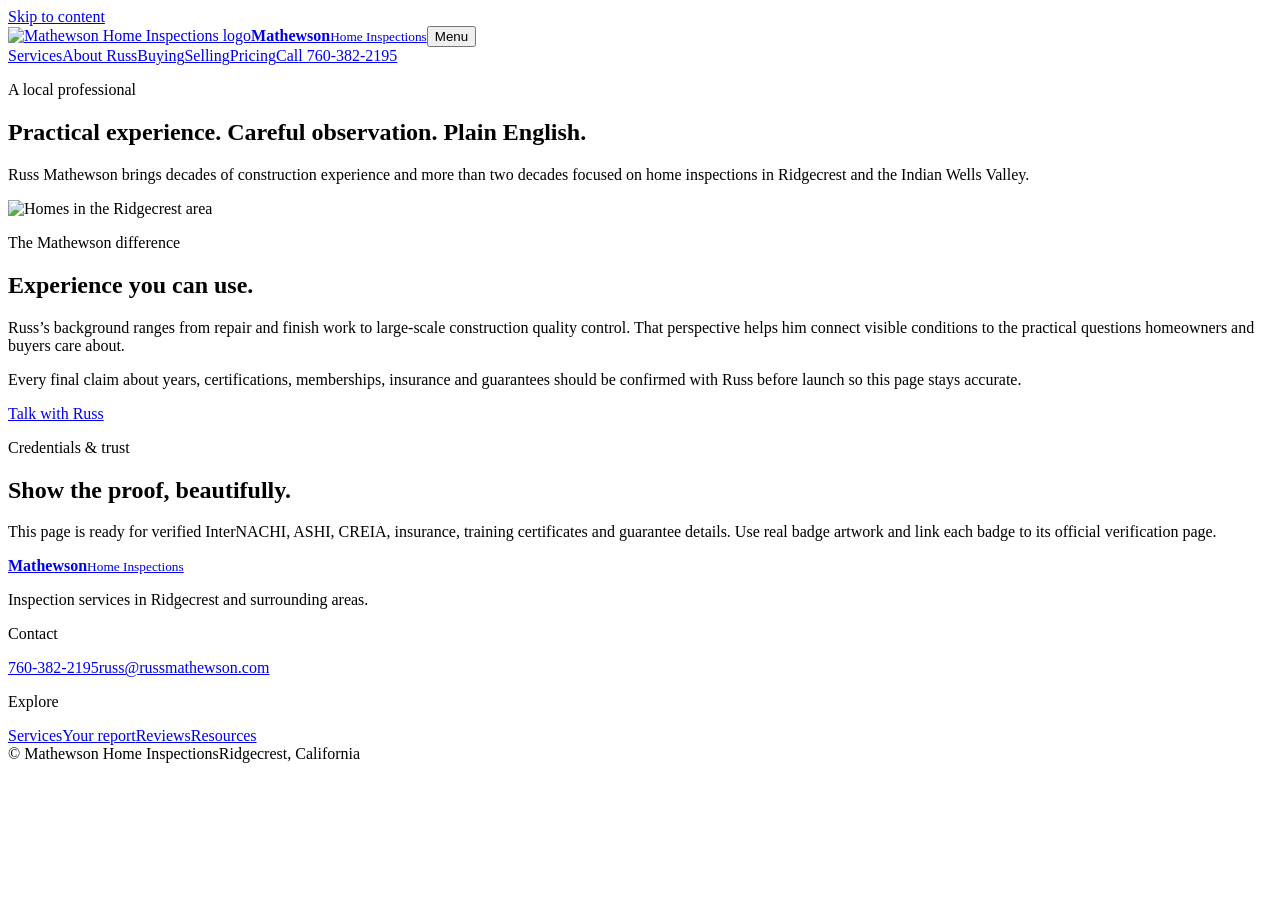
==== about.html @ ffd57f8b "Add about.html" ====
<!doctype html><html lang="en"><head><meta charset="utf-8"><meta name="viewport" content="width=device-width, initial-scale=1"><title>About Russ | Mathewson Home Inspections</title><meta name="description" content="Russ Mathewson brings decades of construction experience and more than two decades focused on home inspections in Ridgecrest and the Indian Wells Valley."><link rel="stylesheet" href="styles.css"></head><body><a class="skip-link" href="#main">Skip to content</a><header class="site-header"><div class="container nav-wrap"><a class="brand" href="index.html"><img src="assets/logo.gif" alt="Mathewson Home Inspections logo"><span><strong>Mathewson</strong><small>Home Inspections</small></span></a><button class="menu-toggle" aria-expanded="false" aria-controls="primary-nav">Menu</button><nav id="primary-nav" class="nav" aria-label="Primary navigation"><a href="services.html">Services</a><a href="about.html">About Russ</a><a href="buying.html">Buying</a><a href="selling.html">Selling</a><a href="pricing.html">Pricing</a><a class="nav-cta" href="contact.html">Call 760-382-2195</a></nav></div></header><main id="main"><section class="page-hero"><div class="container"><p class="eyebrow">A local professional</p><h1>Practical experience. Careful observation. Plain English.</h1><p>Russ Mathewson brings decades of construction experience and more than two decades focused on home inspections in Ridgecrest and the Indian Wells Valley.</p></div></section><section class="section"><div class="container about-grid"><div class="about-photo"><img src="assets/header.jpg" alt="Homes in the Ridgecrest area"></div><div><p class="eyebrow">The Mathewson difference</p><h2>Experience you can use.</h2><p>Russ’s background ranges from repair and finish work to large-scale construction quality control. That perspective helps him connect visible conditions to the practical questions homeowners and buyers care about.</p><p>Every final claim about years, certifications, memberships, insurance and guarantees should be confirmed with Russ before launch so this page stays accurate.</p><a class="button button-primary" href="contact.html">Talk with Russ</a></div></div></section><section class="section section-tint"><div class="container section-heading"><p class="eyebrow">Credentials &amp; trust</p><h2>Show the proof, beautifully.</h2><p>This page is ready for verified InterNACHI, ASHI, CREIA, insurance, training certificates and guarantee details. Use real badge artwork and link each badge to its official verification page.</p></div></section></main><footer class="site-footer"><div class="container footer-grid"><div><a class="brand brand-footer" href="index.html"><img src="assets/logo.gif" alt=""><span><strong>Mathewson</strong><small>Home Inspections</small></span></a><p>Inspection services in Ridgecrest and surrounding areas.</p></div><div><p class="footer-label">Contact</p><a href="tel:+17603822195">760-382-2195</a><a href="mailto:russ@russmathewson.com">russ@russmathewson.com</a></div><div><p class="footer-label">Explore</p><a href="services.html">Services</a><a href="reports.html">Your report</a><a href="reviews.html">Reviews</a><a href="resources.html">Resources</a></div></div><div class="container footer-bottom"><span>© <span id="year"></span> Mathewson Home Inspections</span><span>Ridgecrest, California</span></div></footer><script src="script.js"></script></body></html>
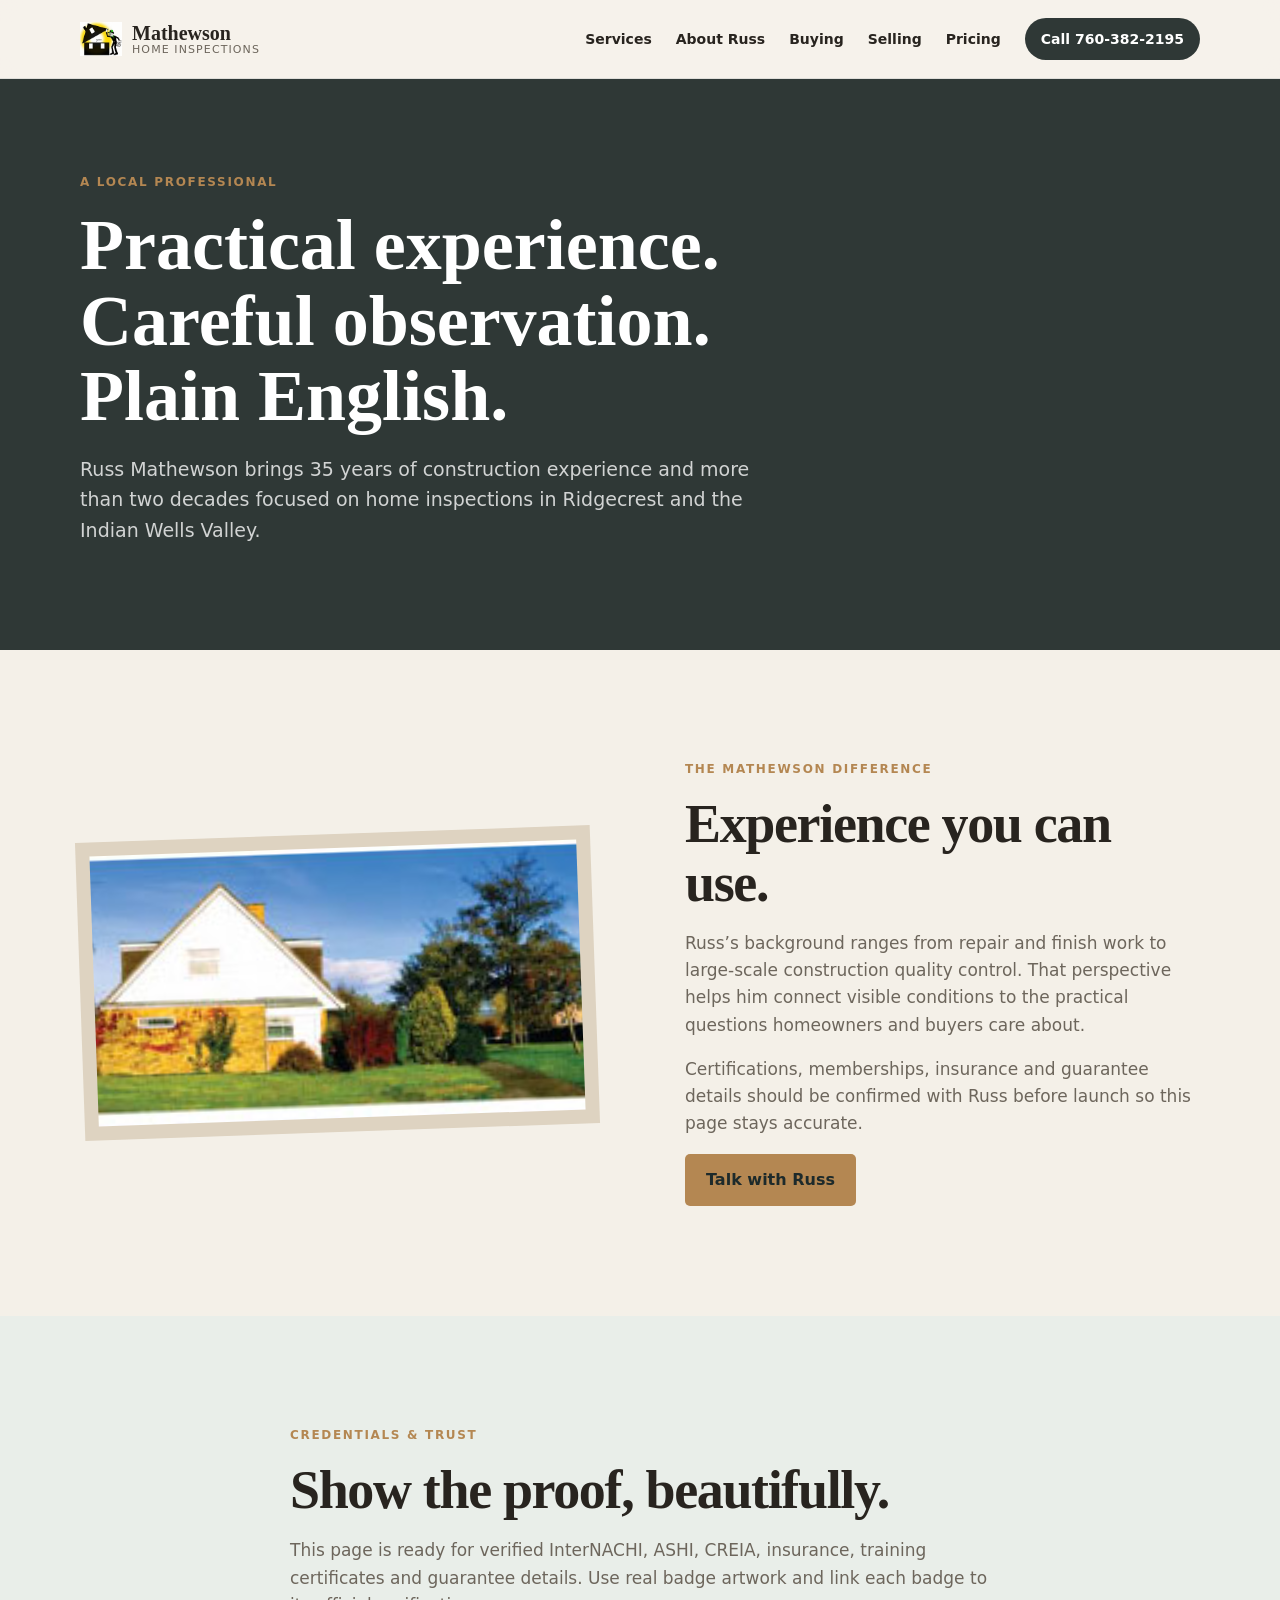
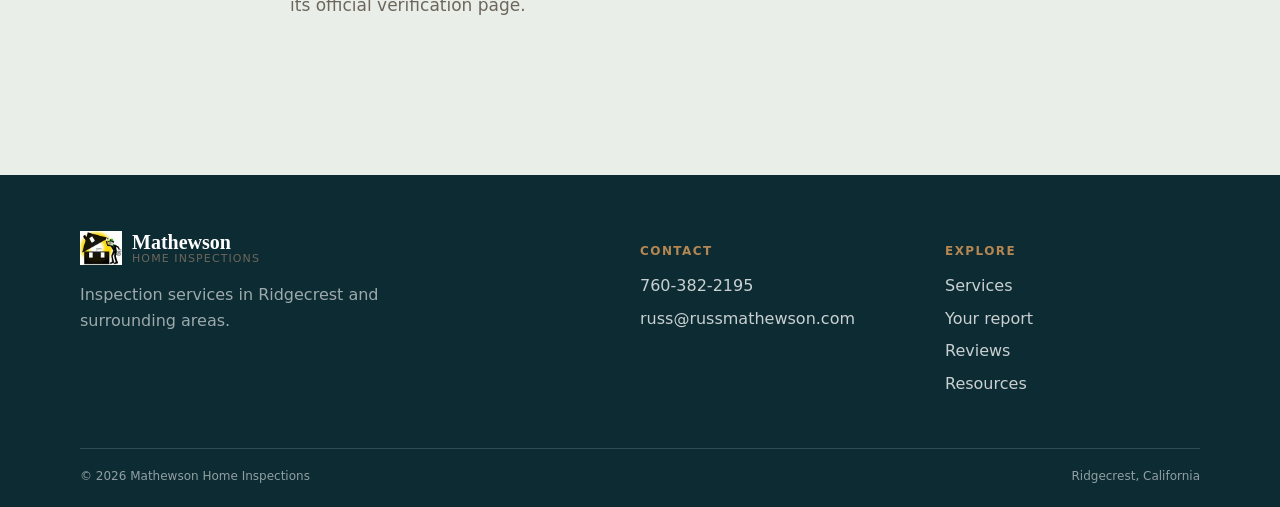
==== commit a04b2183: "About page: confirm 35 years construction experience" ====
--- a/about.html
+++ b/about.html
@@ -1 +1 @@
-<!doctype html><html lang="en"><head><meta charset="utf-8"><meta name="viewport" content="width=device-width, initial-scale=1"><title>About Russ | Mathewson Home Inspections</title><meta name="description" content="Russ Mathewson brings decades of construction experience and more than two decades focused on home inspections in Ridgecrest and the Indian Wells Valley."><link rel="stylesheet" href="styles.css"></head><body><a class="skip-link" href="#main">Skip to content</a><header class="site-header"><div class="container nav-wrap"><a class="brand" href="index.html"><img src="assets/logo.gif" alt="Mathewson Home Inspections logo"><span><strong>Mathewson</strong><small>Home Inspections</small></span></a><button class="menu-toggle" aria-expanded="false" aria-controls="primary-nav">Menu</button><nav id="primary-nav" class="nav" aria-label="Primary navigation"><a href="services.html">Services</a><a href="about.html">About Russ</a><a href="buying.html">Buying</a><a href="selling.html">Selling</a><a href="pricing.html">Pricing</a><a class="nav-cta" href="contact.html">Call 760-382-2195</a></nav></div></header><main id="main"><section class="page-hero"><div class="container"><p class="eyebrow">A local professional</p><h1>Practical experience. Careful observation. Plain English.</h1><p>Russ Mathewson brings decades of construction experience and more than two decades focused on home inspections in Ridgecrest and the Indian Wells Valley.</p></div></section><section class="section"><div class="container about-grid"><div class="about-photo"><img src="assets/header.jpg" alt="Homes in the Ridgecrest area"></div><div><p class="eyebrow">The Mathewson difference</p><h2>Experience you can use.</h2><p>Russ’s background ranges from repair and finish work to large-scale construction quality control. That perspective helps him connect visible conditions to the practical questions homeowners and buyers care about.</p><p>Every final claim about years, certifications, memberships, insurance and guarantees should be confirmed with Russ before launch so this page stays accurate.</p><a class="button button-primary" href="contact.html">Talk with Russ</a></div></div></section><section class="section section-tint"><div class="container section-heading"><p class="eyebrow">Credentials &amp; trust</p><h2>Show the proof, beautifully.</h2><p>This page is ready for verified InterNACHI, ASHI, CREIA, insurance, training certificates and guarantee details. Use real badge artwork and link each badge to its official verification page.</p></div></section></main><footer class="site-footer"><div class="container footer-grid"><div><a class="brand brand-footer" href="index.html"><img src="assets/logo.gif" alt=""><span><strong>Mathewson</strong><small>Home Inspections</small></span></a><p>Inspection services in Ridgecrest and surrounding areas.</p></div><div><p class="footer-label">Contact</p><a href="tel:+17603822195">760-382-2195</a><a href="mailto:russ@russmathewson.com">russ@russmathewson.com</a></div><div><p class="footer-label">Explore</p><a href="services.html">Services</a><a href="reports.html">Your report</a><a href="reviews.html">Reviews</a><a href="resources.html">Resources</a></div></div><div class="container footer-bottom"><span>© <span id="year"></span> Mathewson Home Inspections</span><span>Ridgecrest, California</span></div></footer><script src="script.js"></script></body></html>+<!doctype html><html lang="en"><head><meta charset="utf-8"><meta name="viewport" content="width=device-width, initial-scale=1"><title>About Russ | Mathewson Home Inspections</title><meta name="description" content="Russ Mathewson brings 35 years of construction experience and more than two decades focused on home inspections in Ridgecrest and the Indian Wells Valley."><link rel="stylesheet" href="styles.css"></head><body><a class="skip-link" href="#main">Skip to content</a><header class="site-header"><div class="container nav-wrap"><a class="brand" href="index.html"><img src="assets/logo.gif" alt="Mathewson Home Inspections logo"><span><strong>Mathewson</strong><small>Home Inspections</small></span></a><button class="menu-toggle" aria-expanded="false" aria-controls="primary-nav">Menu</button><nav id="primary-nav" class="nav" aria-label="Primary navigation"><a href="services.html">Services</a><a href="about.html">About Russ</a><a href="buying.html">Buying</a><a href="selling.html">Selling</a><a href="pricing.html">Pricing</a><a class="nav-cta" href="contact.html">Call 760-382-2195</a></nav></div></header><main id="main"><section class="page-hero"><div class="container"><p class="eyebrow">A local professional</p><h1>Practical experience. Careful observation. Plain English.</h1><p>Russ Mathewson brings 35 years of construction experience and more than two decades focused on home inspections in Ridgecrest and the Indian Wells Valley.</p></div></section><section class="section"><div class="container about-grid"><div class="about-photo"><img src="assets/header.jpg" alt="Homes in the Ridgecrest area"></div><div><p class="eyebrow">The Mathewson difference</p><h2>Experience you can use.</h2><p>Russ’s background ranges from repair and finish work to large-scale construction quality control. That perspective helps him connect visible conditions to the practical questions homeowners and buyers care about.</p><p>Certifications, memberships, insurance and guarantee details should be confirmed with Russ before launch so this page stays accurate.</p><a class="button button-primary" href="contact.html">Talk with Russ</a></div></div></section><section class="section section-tint"><div class="container section-heading"><p class="eyebrow">Credentials &amp; trust</p><h2>Show the proof, beautifully.</h2><p>This page is ready for verified InterNACHI, ASHI, CREIA, insurance, training certificates and guarantee details. Use real badge artwork and link each badge to its official verification page.</p></div></section></main><footer class="site-footer"><div class="container footer-grid"><div><a class="brand brand-footer" href="index.html"><img src="assets/logo.gif" alt=""><span><strong>Mathewson</strong><small>Home Inspections</small></span></a><p>Inspection services in Ridgecrest and surrounding areas.</p></div><div><p class="footer-label">Contact</p><a href="tel:+17603822195">760-382-2195</a><a href="mailto:russ@russmathewson.com">russ@russmathewson.com</a></div><div><p class="footer-label">Explore</p><a href="services.html">Services</a><a href="reports.html">Your report</a><a href="reviews.html">Reviews</a><a href="resources.html">Resources</a></div></div><div class="container footer-bottom"><span>© <span id="year"></span> Mathewson Home Inspections</span><span>Ridgecrest, California</span></div></footer><script src="script.js"></script></body></html>
--- a/styles.css
+++ b/styles.css
@@ -0,0 +1,2 @@
+:root{--ink:#28241f;--muted:#6d665c;--teal:#2f3836;--teal-2:#59685e;--cream:#f4f0e8;--sand:#ded3c1;--white:#fff;--line:#d8d0c3;--accent:#b48752;--shadow:0 18px 50px rgba(18,59,70,.13)}*{box-sizing:border-box}html{scroll-behavior:smooth}body{margin:0;color:var(--ink);background:var(--cream);font-family:"DM Sans",system-ui,sans-serif;line-height:1.6}a{color:inherit}.container{width:min(1120px,calc(100% - 40px));margin-inline:auto}.skip-link{position:absolute;left:-9999px}.skip-link:focus{left:16px;top:16px;z-index:100;background:#fff;padding:8px 12px}.site-header{position:sticky;top:0;z-index:10;background:rgba(246,242,235,.94);backdrop-filter:blur(12px);border-bottom:1px solid rgba(24,53,58,.1)}.nav-wrap{min-height:78px;display:flex;align-items:center;justify-content:space-between;gap:24px}.brand{display:flex;align-items:center;gap:10px;text-decoration:none}.brand img{width:42px;height:36px;object-fit:contain}.brand strong,.brand small{display:block;line-height:1.1}.brand strong{font-family:Fraunces,serif;font-size:20px}.brand small{font-size:11px;letter-spacing:.1em;text-transform:uppercase;color:var(--muted)}.nav{display:flex;align-items:center;gap:24px;font-size:14px;font-weight:600}.nav a:not(.nav-cta){text-decoration:none}.nav a:not(.nav-cta):hover,.text-link:hover{color:var(--accent)}.nav-cta{background:var(--teal);color:#fff;padding:10px 16px;border-radius:999px;text-decoration:none}.menu-toggle{display:none;border:1px solid var(--line);background:transparent;padding:8px 12px;border-radius:8px;font:inherit}.hero{position:relative;isolation:isolate;overflow:hidden;background:var(--teal);color:#fff}.hero-image{position:absolute;inset:0;background:linear-gradient(90deg,rgba(18,59,70,.97) 0%,rgba(18,59,70,.9) 42%,rgba(18,59,70,.45) 100%),url('assets/header.jpg') center/cover;z-index:-1;opacity:.98}.hero-grid{min-height:650px;display:grid;grid-template-columns:1.15fr .85fr;align-items:center;gap:80px;padding-block:80px}.eyebrow{color:var(--accent);font-size:12px;font-weight:700;letter-spacing:.14em;text-transform:uppercase;margin:0 0 16px}.hero h1,.section h2,.final-cta h2{font-family:Fraunces,serif;line-height:1.08;letter-spacing:-.025em}.hero h1{font-size:clamp(42px,6vw,76px);max-width:720px;margin:0 0 24px}.lede{font-size:19px;line-height:1.65;max-width:620px;color:rgba(255,255,255,.84)}.button-row{display:flex;flex-wrap:wrap;gap:12px;margin-top:30px}.button{display:inline-flex;justify-content:center;align-items:center;min-height:48px;padding:12px 20px;border-radius:5px;font-weight:700;text-decoration:none;border:1px solid transparent}.button-primary{background:var(--accent);color:#1d2a2b}.button-primary:hover{background:#efad61}.button-quiet{border-color:rgba(255,255,255,.45);color:#fff}.button-quiet:hover{background:rgba(255,255,255,.1)}.microcopy{font-size:13px;color:rgba(255,255,255,.65);margin-top:18px}.hero-card{background:rgba(246,242,235,.97);color:var(--ink);padding:34px;border-radius:8px;box-shadow:var(--shadow);max-width:390px;justify-self:end}.card-label{font-size:12px;font-weight:700;letter-spacing:.12em;text-transform:uppercase;color:var(--teal-2);margin:0 0 20px}.check-list{list-style:none;padding:0;margin:0 0 22px}.check-list li{position:relative;padding:10px 0 10px 28px;border-bottom:1px solid var(--line)}.check-list li:before{content:'✓';position:absolute;left:0;color:var(--accent);font-weight:700}.text-link{font-weight:700;text-decoration:none}.trust-strip{background:var(--sand);color:var(--teal)}.trust-items{display:flex;justify-content:space-between;gap:20px;padding:16px 0;font-size:12px;font-weight:700;letter-spacing:.08em;text-transform:uppercase}.section{padding:110px 0}.section-tint{background:#e9eee9}.section-dark{background:var(--teal);color:#fff}.section-heading{max-width:700px;margin-bottom:46px}.section h2,.final-cta h2{font-size:clamp(34px,4.5vw,54px);margin:0 0 18px}.section-heading>p:last-child,.split>div>p:not(.eyebrow),.faq-grid>div>p:not(.eyebrow){color:var(--muted);font-size:17px}.service-grid{display:grid;grid-template-columns:repeat(3,1fr);gap:18px}.service-card{background:#fff;padding:30px;border:1px solid var(--line);border-radius:6px;min-height:290px}.number{color:var(--accent);font-size:13px;font-weight:700;letter-spacing:.12em}.service-card h3{font-family:Fraunces,serif;font-size:27px;margin:34px 0 12px}.service-card p{color:var(--muted)}.service-card a{display:inline-block;margin-top:12px;font-size:14px;font-weight:700;color:var(--teal-2);text-decoration:none}.split{display:grid;grid-template-columns:.9fr 1.1fr;gap:100px;align-items:start}.steps{list-style:none;margin:0;padding:0;border-top:1px solid #c9d4ce}.steps li{display:flex;gap:22px;padding:25px 0;border-bottom:1px solid #c9d4ce}.steps b{font-size:13px;color:var(--accent);padding-top:4px}.steps h3{margin:0 0 4px;font-size:18px}.steps p{margin:0;color:var(--muted)}.about-grid{display:grid;grid-template-columns:1fr 1fr;gap:90px;align-items:center}.about-photo{background:var(--sand);padding:14px;transform:rotate(-2deg)}.about-photo img{display:block;width:100%;height:270px;object-fit:cover}.about-grid p:not(.eyebrow){color:var(--muted);font-size:17px}.faq-grid{display:grid;grid-template-columns:.8fr 1.2fr;gap:100px}.section-dark .faq-grid>div>p:not(.eyebrow){color:rgba(255,255,255,.72)}.button-light{background:#fff;color:var(--teal);margin-top:16px}.faq-list details{border-top:1px solid rgba(255,255,255,.25);padding:20px 0}.faq-list details:last-child{border-bottom:1px solid rgba(255,255,255,.25)}summary{cursor:pointer;font-size:18px;font-weight:700}.faq-list p{color:rgba(255,255,255,.72);max-width:620px}.final-cta{background:var(--accent);padding:55px 0}.final-cta .eyebrow{color:var(--teal)}.final-cta h2{font-size:clamp(30px,4vw,46px);margin:0}.final-cta-inner{display:flex;align-items:center;justify-content:space-between;gap:30px}.button-outline{border-color:var(--teal);color:var(--teal)}.site-footer{background:#0c2b32;color:#fff;padding:55px 0 20px}.footer-grid{display:grid;grid-template-columns:2fr 1fr 1fr;gap:50px;padding-bottom:45px}.brand-footer{color:#fff}.site-footer p{color:rgba(255,255,255,.6);max-width:360px}.site-footer a:not(.brand){display:block;color:rgba(255,255,255,.78);text-decoration:none;margin:7px 0}.footer-label{font-size:12px;text-transform:uppercase;letter-spacing:.12em;font-weight:700;color:var(--accent)!important}.footer-bottom{border-top:1px solid rgba(255,255,255,.15);padding-top:18px;display:flex;justify-content:space-between;color:rgba(255,255,255,.55);font-size:12px}@media(max-width:800px){.menu-toggle{display:block}.nav{display:none;position:absolute;top:78px;left:0;right:0;background:var(--cream);padding:20px;flex-direction:column;align-items:stretch;gap:15px;border-bottom:1px solid var(--line)}.nav.open{display:flex}.nav-cta{text-align:center}.hero-grid,.split,.about-grid,.faq-grid{grid-template-columns:1fr;gap:42px}.hero-grid{padding-block:70px}.hero-card{justify-self:stretch;max-width:none}.service-grid{grid-template-columns:1fr}.trust-items{flex-wrap:wrap}.section{padding:75px 0}.final-cta-inner{display:block}.final-cta .button-row{margin-top:24px}.footer-grid{grid-template-columns:1fr 1fr;gap:30px}.footer-grid>div:first-child{grid-column:1/-1}}@media(max-width:480px){.container{width:min(100% - 28px,1120px)}.hero h1{font-size:43px}.lede{font-size:17px}.trust-items{font-size:10px}.footer-grid{grid-template-columns:1fr}.footer-bottom{display:block}.footer-bottom span{display:block;margin:5px 0}}
+.page-hero{background:var(--teal);color:#fff;padding:94px 0 86px}.page-hero h1{font-family:Fraunces,serif;font-size:clamp(42px,6vw,72px);line-height:1.05;max-width:760px;margin:0 0 18px}.page-hero p:last-child{max-width:700px;font-size:19px;color:rgba(255,255,255,.78)}.price-note,.contact-card{background:#fff;border:1px solid var(--line);padding:45px;border-radius:6px;box-shadow:var(--shadow)}.price-note{max-width:760px}.price-note h2,.contact-card h2{font-family:Fraunces,serif;font-size:clamp(34px,4.5vw,52px);line-height:1.1;margin:0 0 18px}.price-note p:not(.eyebrow),.contact-card p:not(.eyebrow){color:var(--muted);font-size:17px}.contact-card{display:flex;justify-content:space-between;align-items:center;gap:40px}@media(max-width:800px){.contact-card{display:block}}
